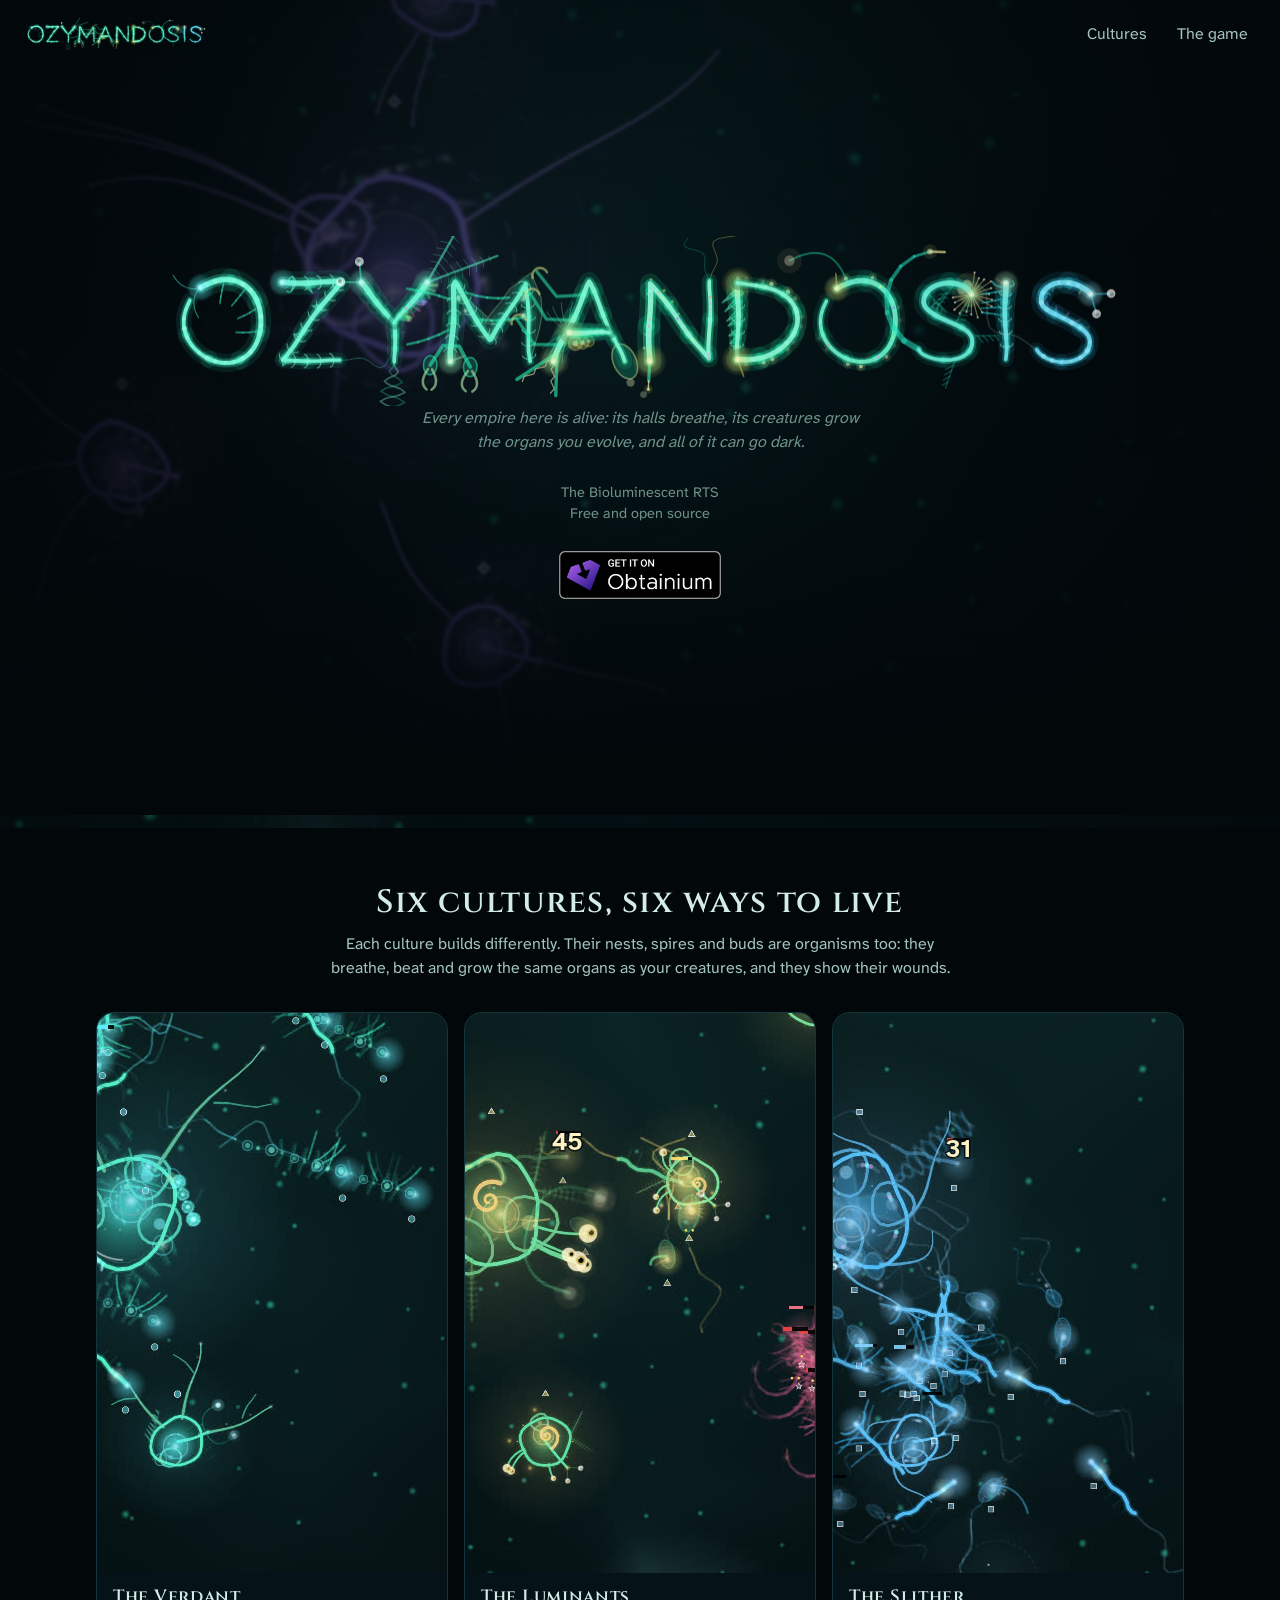
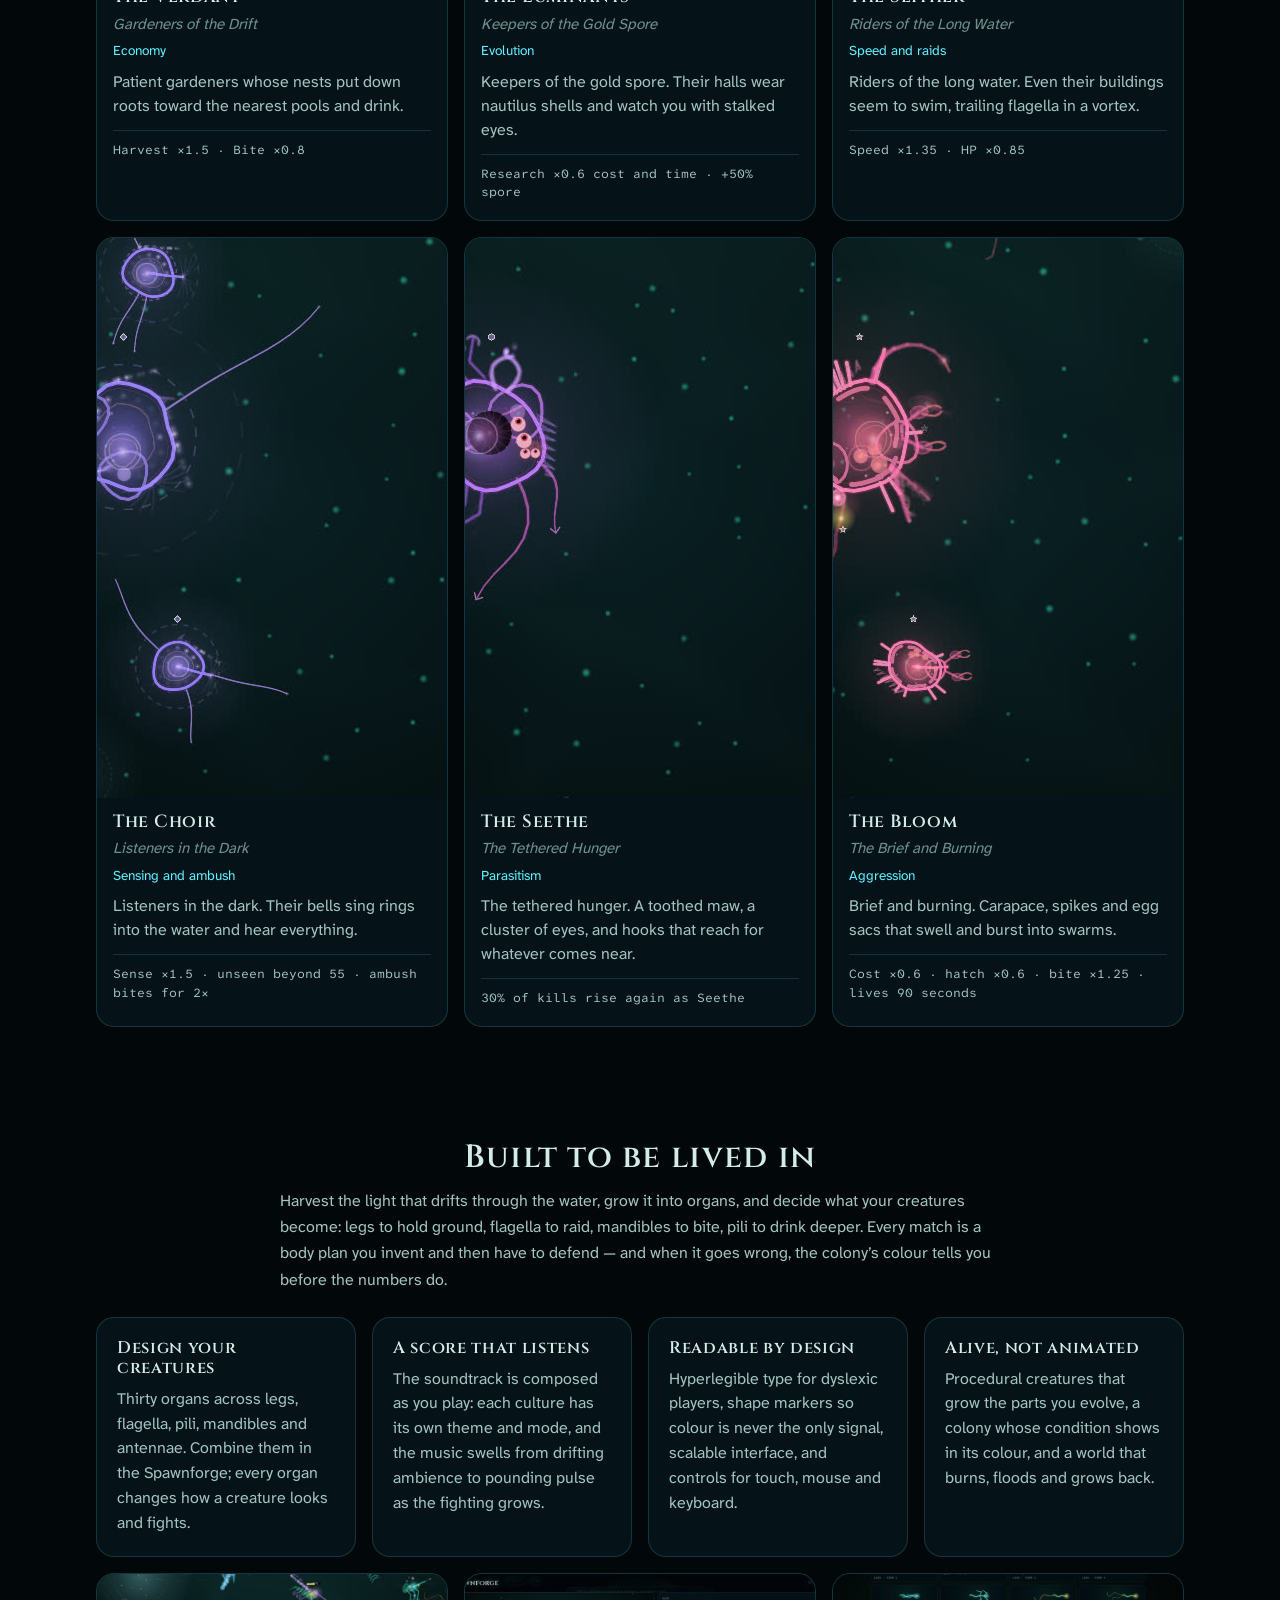
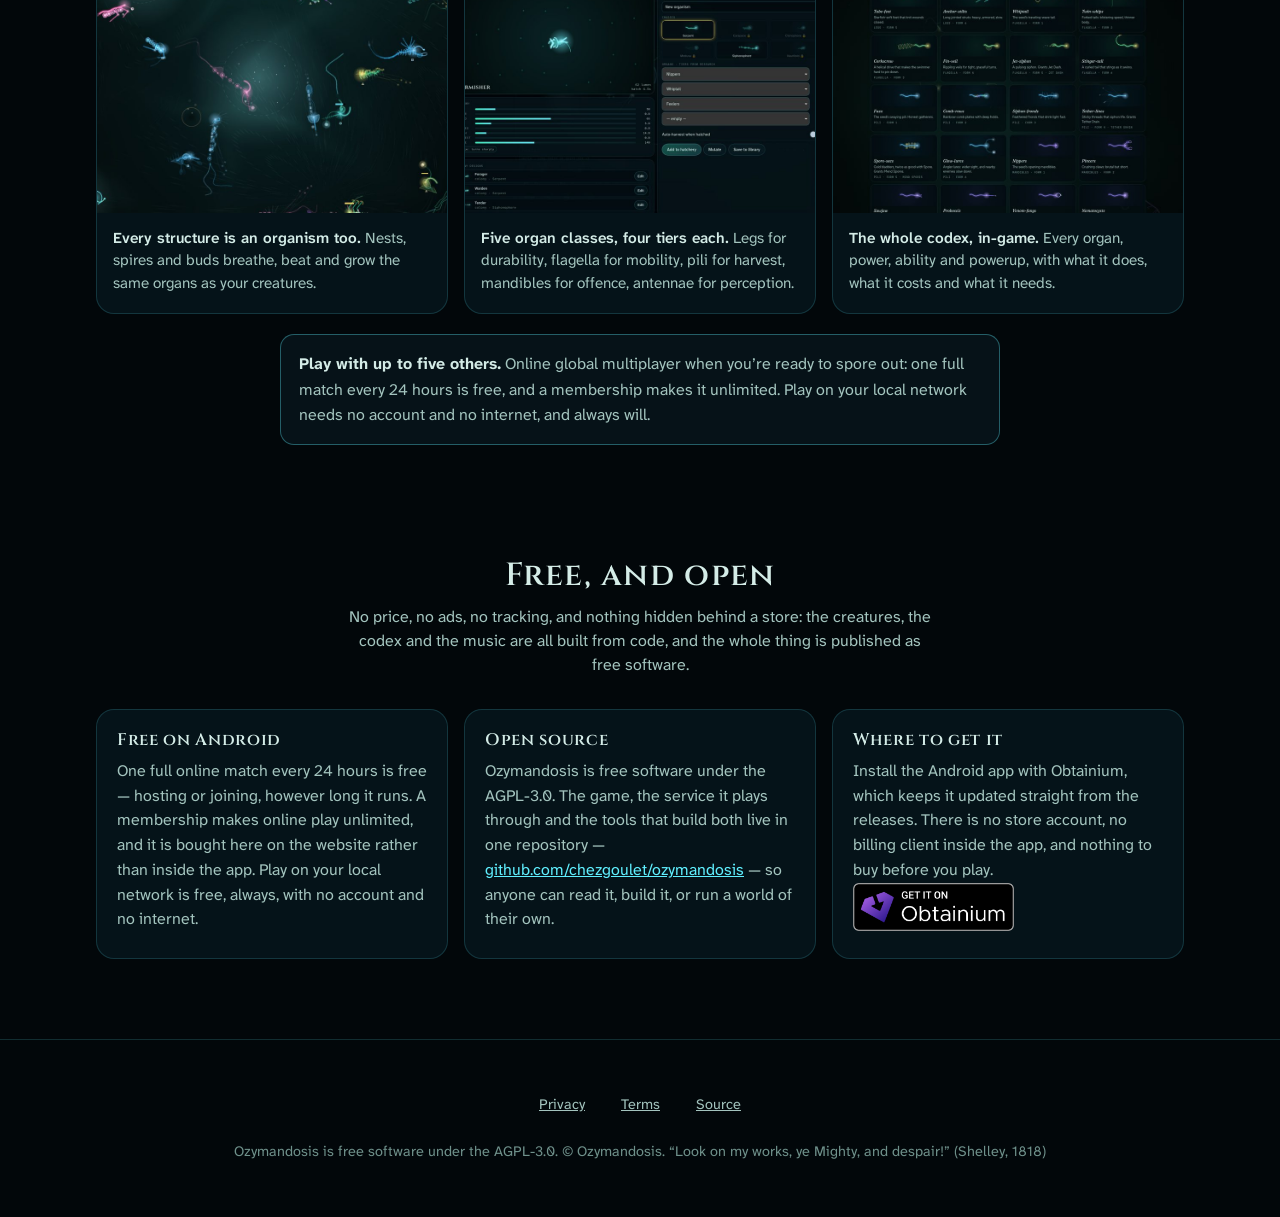
==== play/index.html @ 7af2fb12 "Old /play links land somewhere useful The deployment's Caddyfile redirects /play* to the platforms, " ====
<!doctype html>
<html lang="en">
<head>
<meta charset="utf-8">
<meta name="viewport" content="width=device-width, initial-scale=1">
<title>Ozymandosis is an Android app</title>
<link rel="canonical" href="https://ozymandosis.com/#platforms">
<meta name="robots" content="noindex">
<meta http-equiv="refresh" content="4; url=/#platforms">
<style>
  body { margin: 0; background: #02070a; color: #d4ece7; font: 16px/1.65 system-ui, -apple-system, sans-serif;
         text-align: center; padding: 16vh 20px; }
  h1 { font-size: clamp(1.3rem, 4vw, 1.9rem); font-weight: 600; margin: 0 0 12px; }
  p { color: #9dbdb8; max-width: 44ch; margin: 0 auto 22px; }
  a { color: #60f0ff; }
  img { height: 48px; }
</style>
</head>
<body>
  <h1>There is no browser version</h1>
  <p>Ozymandosis is an open-source Android app. Obtainium installs it and keeps it updated; F-Droid is coming.</p>
  <p><a href="/#platforms"><img src="/img/badge_obtainium.png" alt="Get it on Obtainium" height="48"></a></p>
  <p><a href="/#platforms">Continue to the download</a></p>
  <script>location.replace('/#platforms');</script>
</body>
</html>
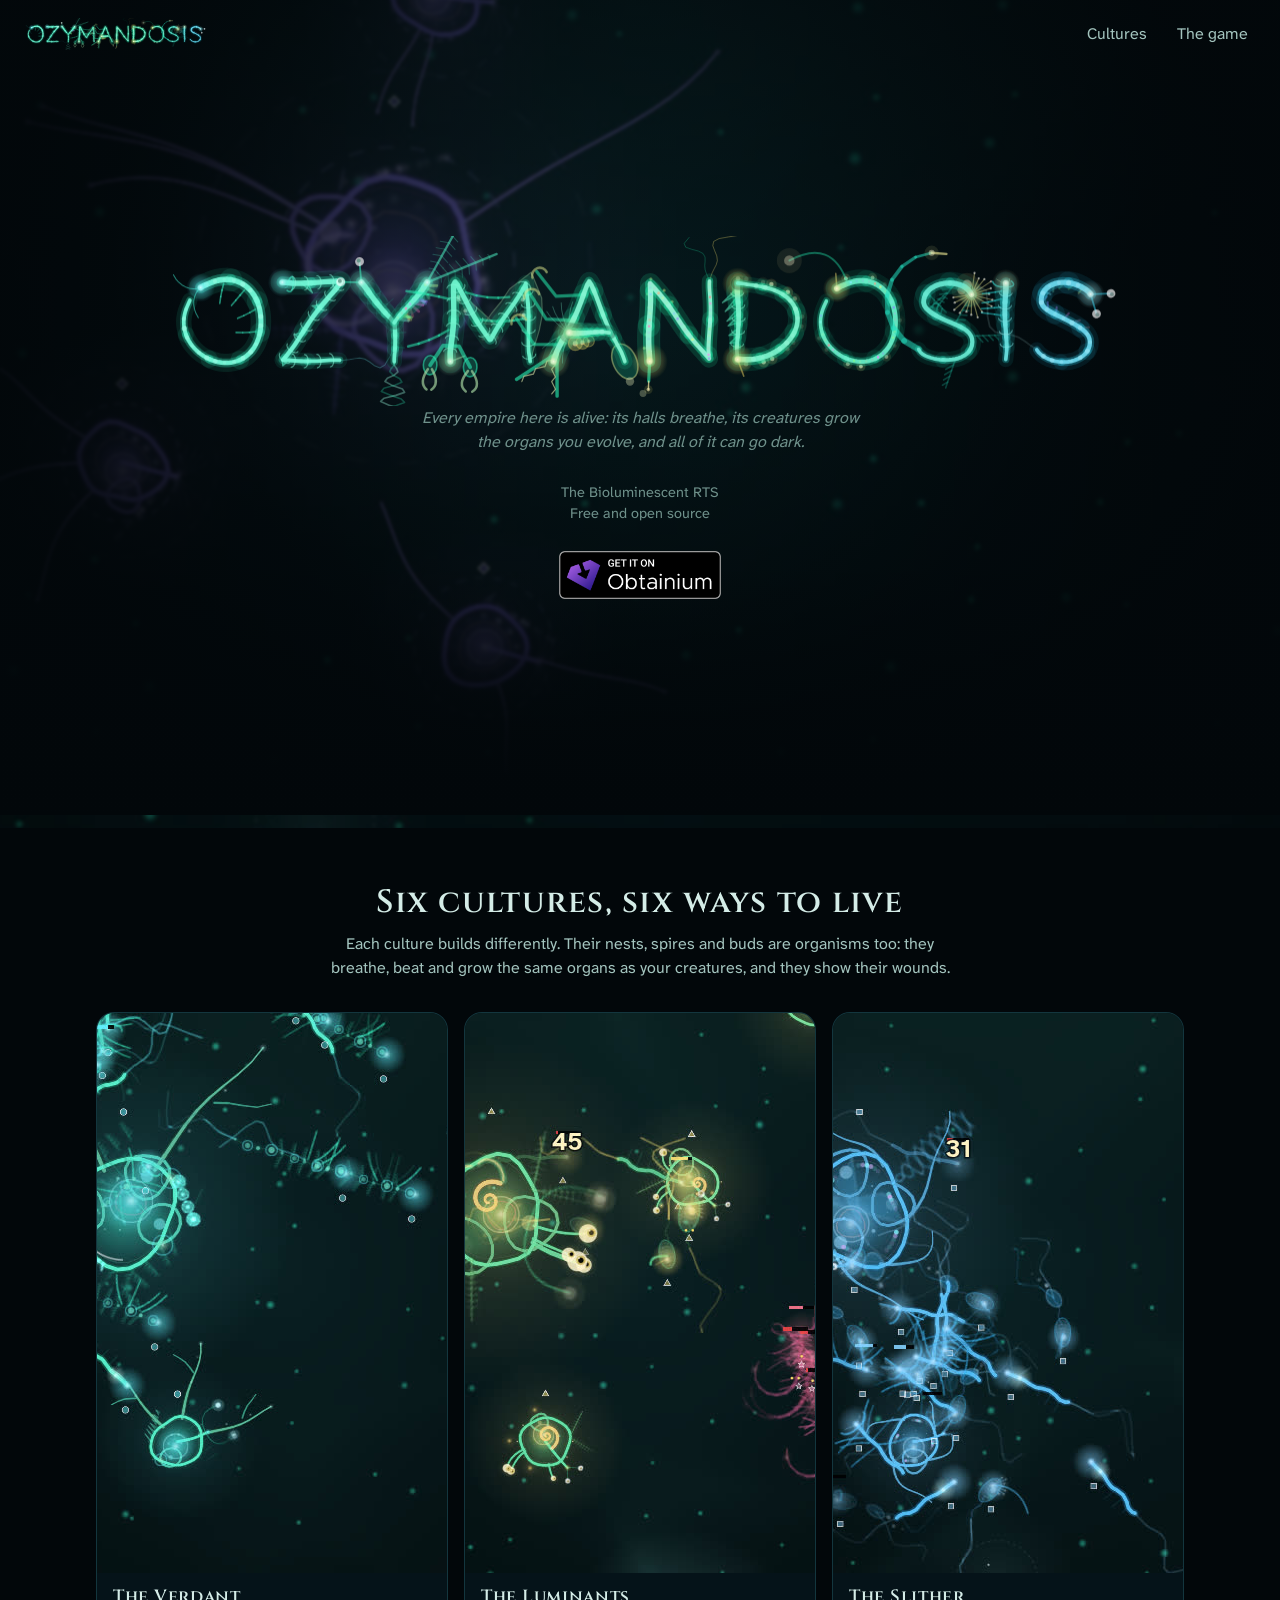
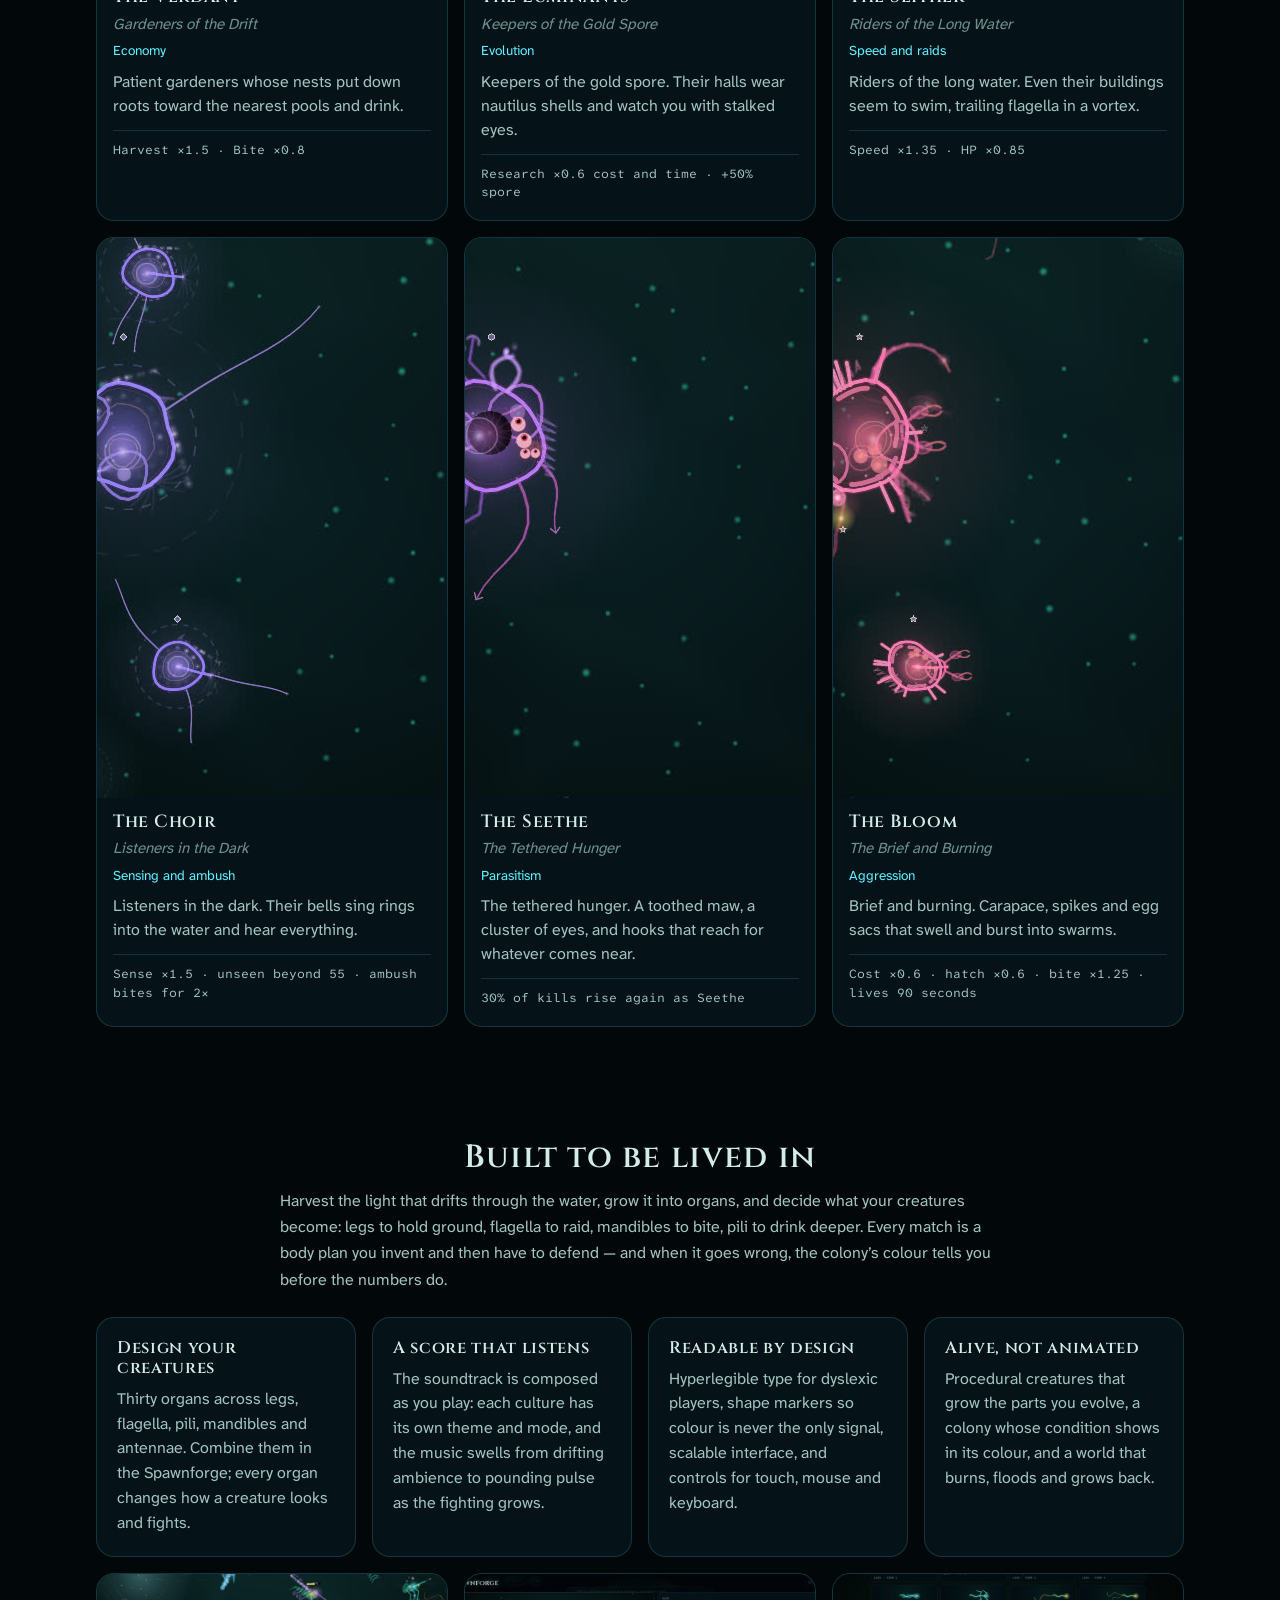
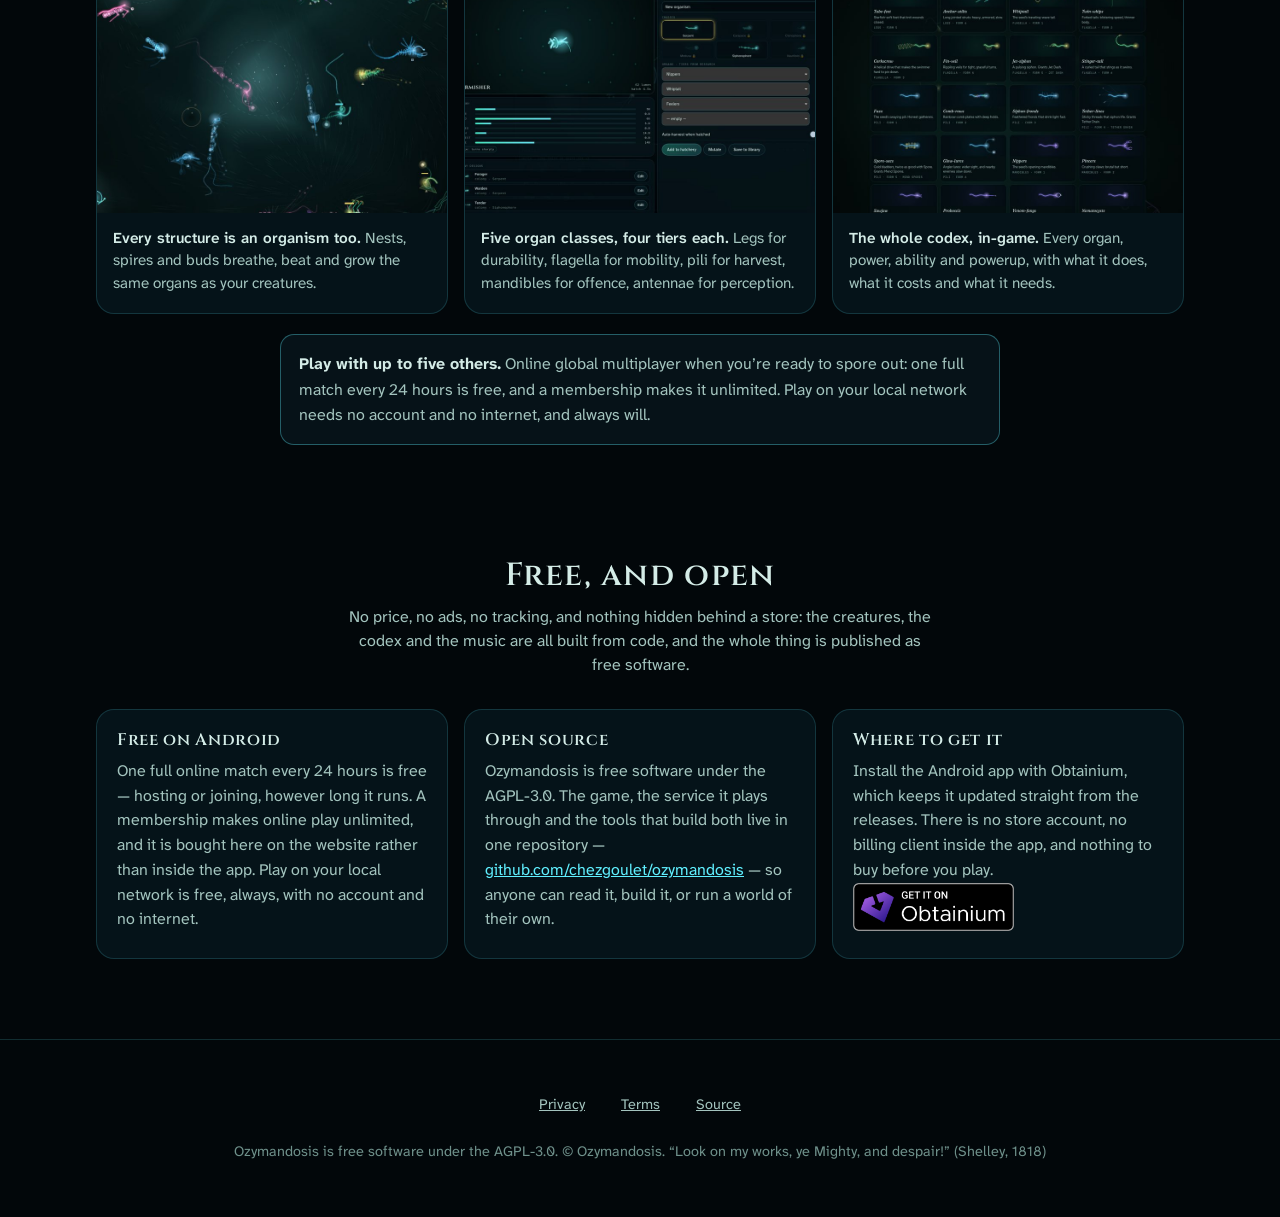
==== commit 46b6b9fb: "The /play page says where the app is, not where it is going Same correction as the repository: F-Dro" ====
--- a/play/index.html
+++ b/play/index.html
@@ -18,7 +18,7 @@
 </head>
 <body>
   <h1>There is no browser version</h1>
-  <p>Ozymandosis is an open-source Android app. Obtainium installs it and keeps it updated; F-Droid is coming.</p>
+  <p>Ozymandosis is an open-source Android app. Obtainium installs it and keeps it updated straight from the releases.</p>
   <p><a href="/#platforms"><img src="/img/badge_obtainium.png" alt="Get it on Obtainium" height="48"></a></p>
   <p><a href="/#platforms">Continue to the download</a></p>
   <script>location.replace('/#platforms');</script>
